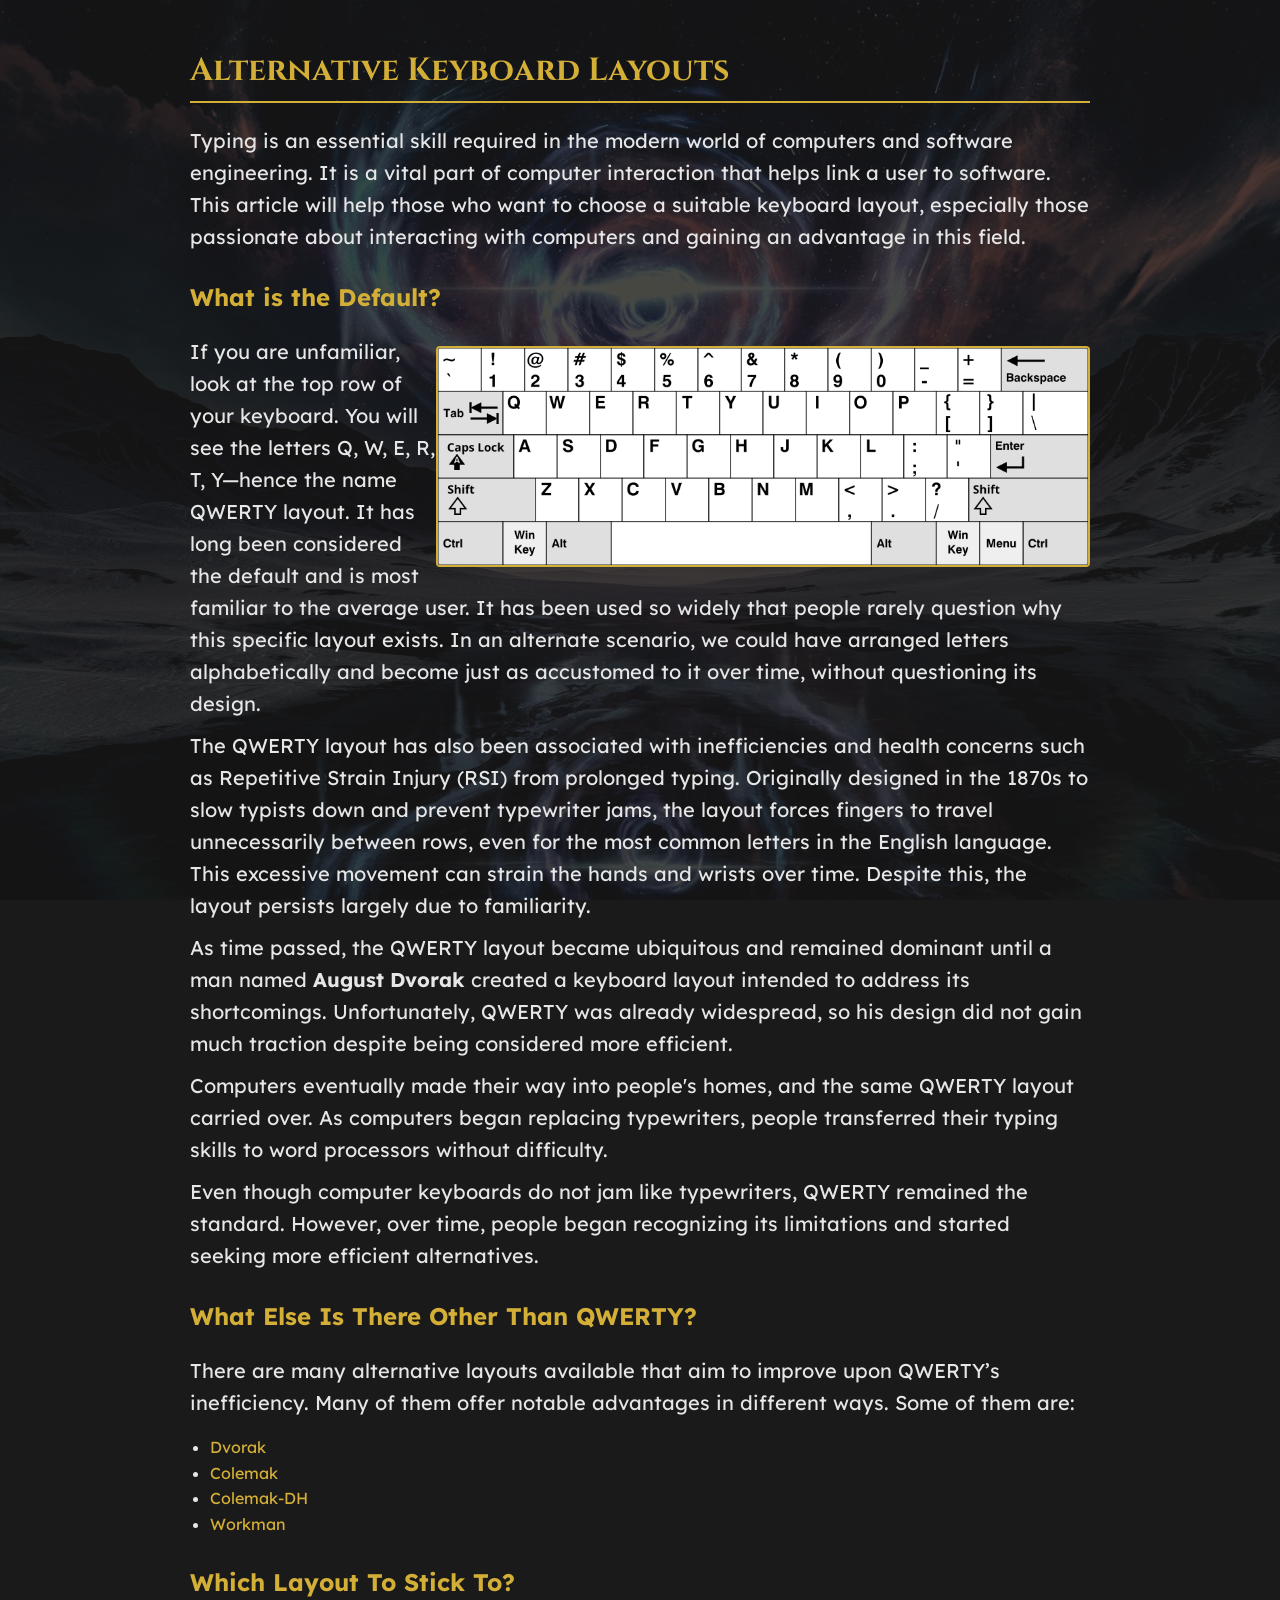
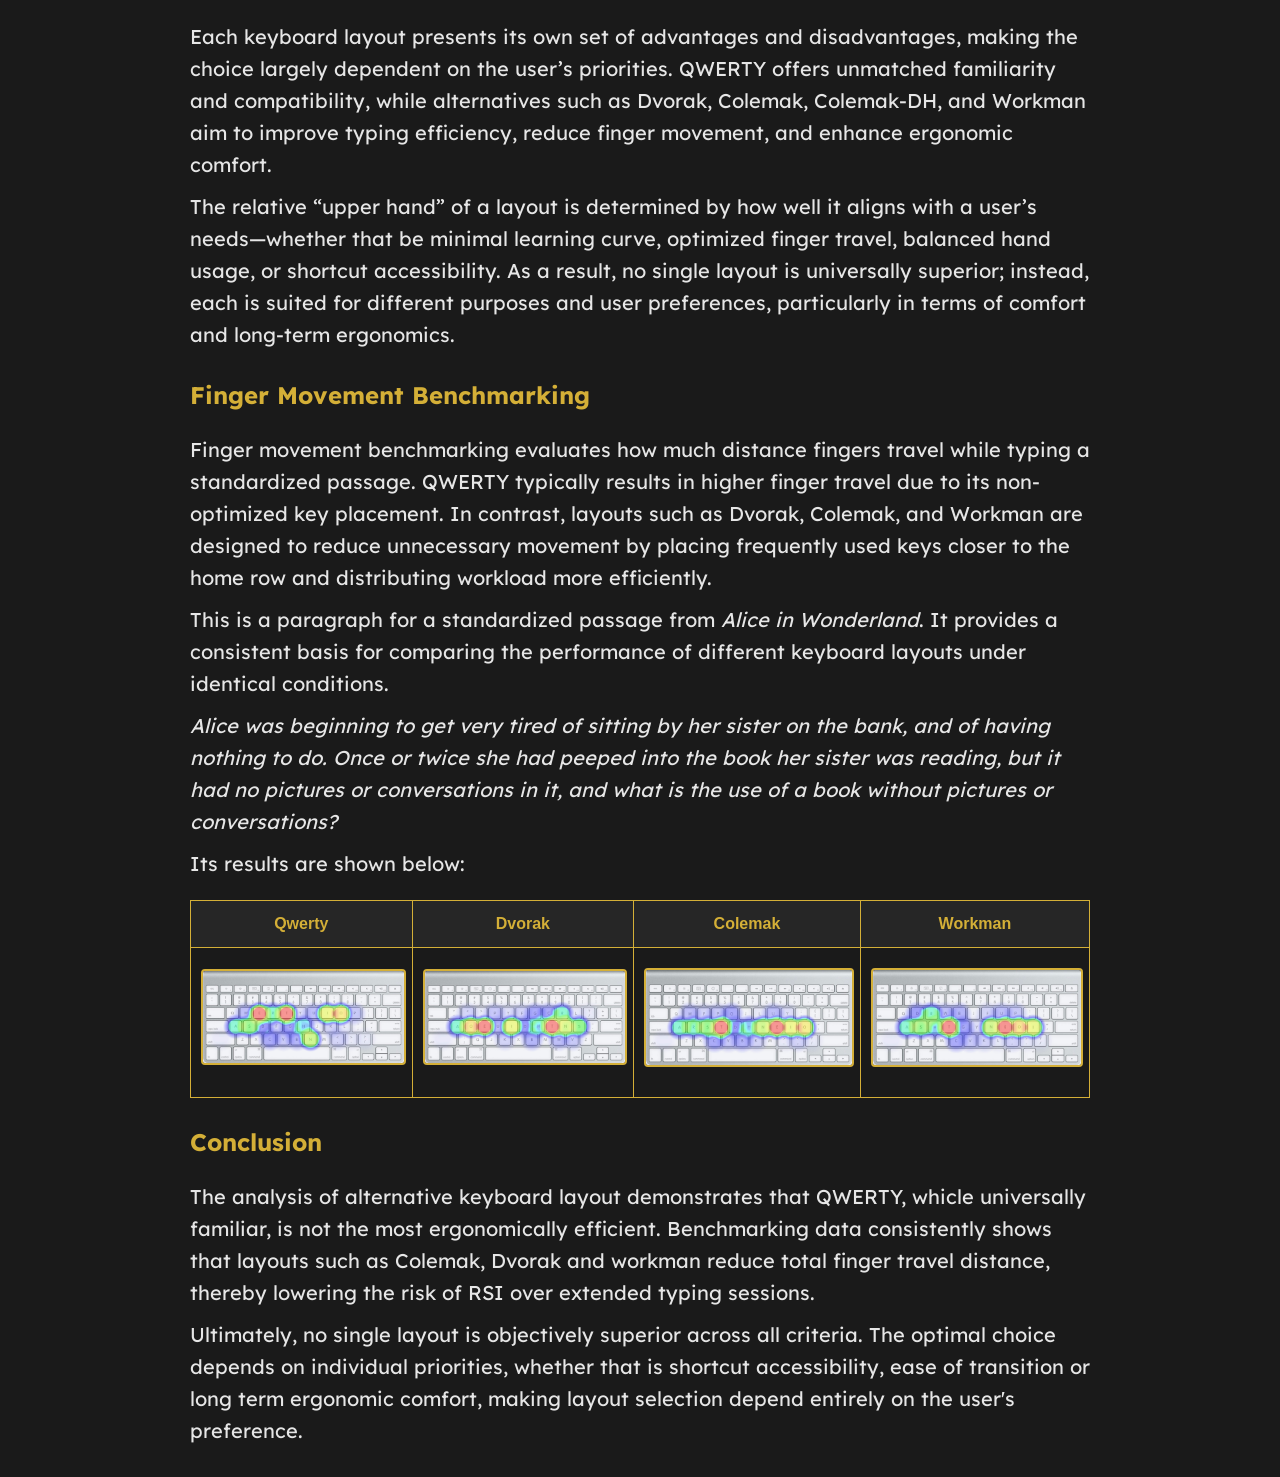
==== index.html @ 5ea644da "Released finished website" ====
<!DOCTYPE html>
<html lang="en">
    <head>
        <meta charset="UTF-8">
        <meta name="viewport" content="width=device-width, initial-scale=1">
        <title>Alternative Keyboard Layouts</title>
        <link href="css/style.css" rel="stylesheet">
    </head>
    <body>
        <h1>Alternative Keyboard Layouts</h1>
        <p>Typing is an essential skill required in the modern world of computers and software engineering. It is a vital part of computer interaction that helps link a user to software. This article will help those who want to choose a suitable keyboard layout, especially those passionate about interacting with computers and gaining an advantage in this field.</p>

        <h2>What is the Default?</h2>
        <img src="./img/qwerty.png" alt="qwerty-layout" align=right width=650>
        <p>If you are unfamiliar, look at the top row of your keyboard. You will see the letters Q, W, E, R, T, Y—hence the name QWERTY layout. It has long been considered the default and is most familiar to the average user. It has been used so widely that people rarely question why this specific layout exists. In an alternate scenario, we could have arranged letters alphabetically and become just as accustomed to it over time, without questioning its design.</p> 

        <p>The QWERTY layout has also been associated with inefficiencies and health concerns such as Repetitive Strain Injury (RSI) from prolonged typing. Originally designed in the 1870s to slow typists down and prevent typewriter jams, the layout forces fingers to travel unnecessarily between rows, even for the most common letters in the English language. This excessive movement can strain the hands and wrists over time. Despite this, the layout persists largely due to familiarity.</p>

        <p>As time passed, the QWERTY layout became ubiquitous and remained dominant until a man named <b>August Dvorak</b> created a keyboard layout intended to address its shortcomings. Unfortunately, QWERTY was already widespread, so his design did not gain much traction despite being considered more efficient.</p>

        <p>Computers eventually made their way into people's homes, and the same QWERTY layout carried over. As computers began replacing typewriters, people transferred their typing skills to word processors without difficulty.</p>

        <p>Even though computer keyboards do not jam like typewriters, QWERTY remained the standard. However, over time, people began recognizing its limitations and started seeking more efficient alternatives.</p>

        <h2>What Else Is There Other Than QWERTY?</h2>
        <p>There are many alternative layouts available that aim to improve upon QWERTY’s inefficiency. Many of them offer notable advantages in different ways. Some of them are:</p>

        <ul>
            <li><a href="./dvorak.html">Dvorak</a></li>
            <li><a href="./colemak.html">Colemak</a></li>
            <li><a href="./colemak-dh.html">Colemak-DH</a></li>
            <li><a href="./workman.html">Workman</a></li>
        </ul>

        <h2>Which Layout To Stick To?</h2>
        <p>Each keyboard layout presents its own set of advantages and disadvantages, making the choice largely dependent on the user’s priorities. QWERTY offers unmatched familiarity and compatibility, while alternatives such as Dvorak, Colemak, Colemak-DH, and Workman aim to improve typing efficiency, reduce finger movement, and enhance ergonomic comfort.</p>

        <p>The relative “upper hand” of a layout is determined by how well it aligns with a user’s needs—whether that be minimal learning curve, optimized finger travel, balanced hand usage, or shortcut accessibility. As a result, no single layout is universally superior; instead, each is suited for different purposes and user preferences, particularly in terms of comfort and long-term ergonomics.</p>

        <h2>Finger Movement Benchmarking</h2>
        <p>Finger movement benchmarking evaluates how much distance fingers travel while typing a standardized passage. QWERTY typically results in higher finger travel due to its non-optimized key placement. In contrast, layouts such as Dvorak, Colemak, and Workman are designed to reduce unnecessary movement by placing frequently used keys closer to the home row and distributing workload more efficiently.</p>

        <p>This is a paragraph for a standardized passage from <i>Alice in Wonderland</i>. It provides a consistent basis for comparing the performance of different keyboard layouts under identical conditions.</p> 
        
        <p><i>Alice was beginning to get very tired of sitting by her sister on the bank, and of having nothing to do. Once or twice she had peeped into the book her sister was reading, but it had no pictures or conversations in it, and what is the use of a book without pictures or conversations?</i></p>

        <p>Its results are shown below:</p>

        <div>
            <table>
                <tr>
                    <th>Qwerty</th>
                    <th>Dvorak</th>
                    <th>Colemak</th>
                    <th>Workman</th>
                </tr>
                <tr>
                    <td><img src="./img/qwerty-heatmap.jpg" alt="qwerty-heatmap" align=center width=300></td>
                    <td><img src="./img/dvorak-heatmap.jpg" alt="dvorak-heatmap" align=center width=300></td>
                    <td><img src="./img/colemak-heatmap.jpg" alt="colemak-heatmap" align=center width=300></td>
                    <td><img src="./img/workman-heatmap.jpg" alt="workman-heatmap" align=center width=300></td>
                </tr>
            </table>
        </div>

        <h2>Conclusion</h2>
        <p>The analysis of alternative keyboard layout demonstrates that QWERTY, whicle universally familiar, is not the most ergonomically efficient. Benchmarking data consistently shows that layouts such as Colemak, Dvorak and workman reduce total finger travel distance, thereby lowering the risk of RSI over extended typing sessions.</p>
        <p>Ultimately, no single layout is objectively superior across all criteria. The optimal choice depends on individual priorities, whether that is shortcut accessibility, ease of transition or long term ergonomic comfort, making layout selection depend entirely on the user's preference.</p>

    </body>
</html>
---- css/style.css ----
@import url('https://fonts.googleapis.com/css2?family=Cinzel:wght@400..900&display=swap');
@import url('https://fonts.googleapis.com/css2?family=Lexend+Deca:wght@100..900&display=swap');

body {
    background-color: #1a1a1a;
    color: #e6e6e6;
    font-family: Arial, Helvetica, sans-serif;
    line-height: 1.6;
    margin: 0 auto;
    max-width: 900px;
    padding: 20px;
    position: relative;
    z-index: 1; 
}

body::before {
    content: "";
    position: fixed; 
    top: 0;
    left: 0;
    width: 100%; 
    height: 100%;
    background: url("../img/background.jpg") no-repeat center center / cover;
    opacity: 0.2; 
    z-index: -1; 
}

h1 {
    font-family: "Cinzel";
    color: #d4af37; 
    margin-top: 25px;

}

h2, h3 {
    font-family: "Lexend Deca";
    color: #d4af37; 
    margin-top: 25px;
}

p {
    font-family: "Lexend Deca";
    font-size: 20px;
    margin: 10px 0;
}

a {
    color: #d4af37;
    text-decoration: none;
}

a:hover {
    text-decoration: underline;
}

img {
    display: block;
    margin: 10px 0 20px;
    max-width: 100%;
    border: 2px solid #d4af37;
    border-radius: 4px;
}

table {
    width: 100%;
    border-collapse: collapse;
    margin: 20px 0;
    background-color: #1a1a1a;
}

th, td {
    border: 1px solid #d4af37;
    padding: 10px;
    text-align: center;
}

th {
    background-color: #262626;
    color: #d4af37;
}

code {
    background-color: #1f1f1f;
    color: #d4af37;
    padding: 2px 5px;
    border-radius: 3px;
}

ul {
    font-family: "Lexend Deca";
    font-size: 16px;
    padding-left: 20px;
}

h1 {
    border-bottom: 2px solid #d4af37;
    padding-bottom: 5px;
}
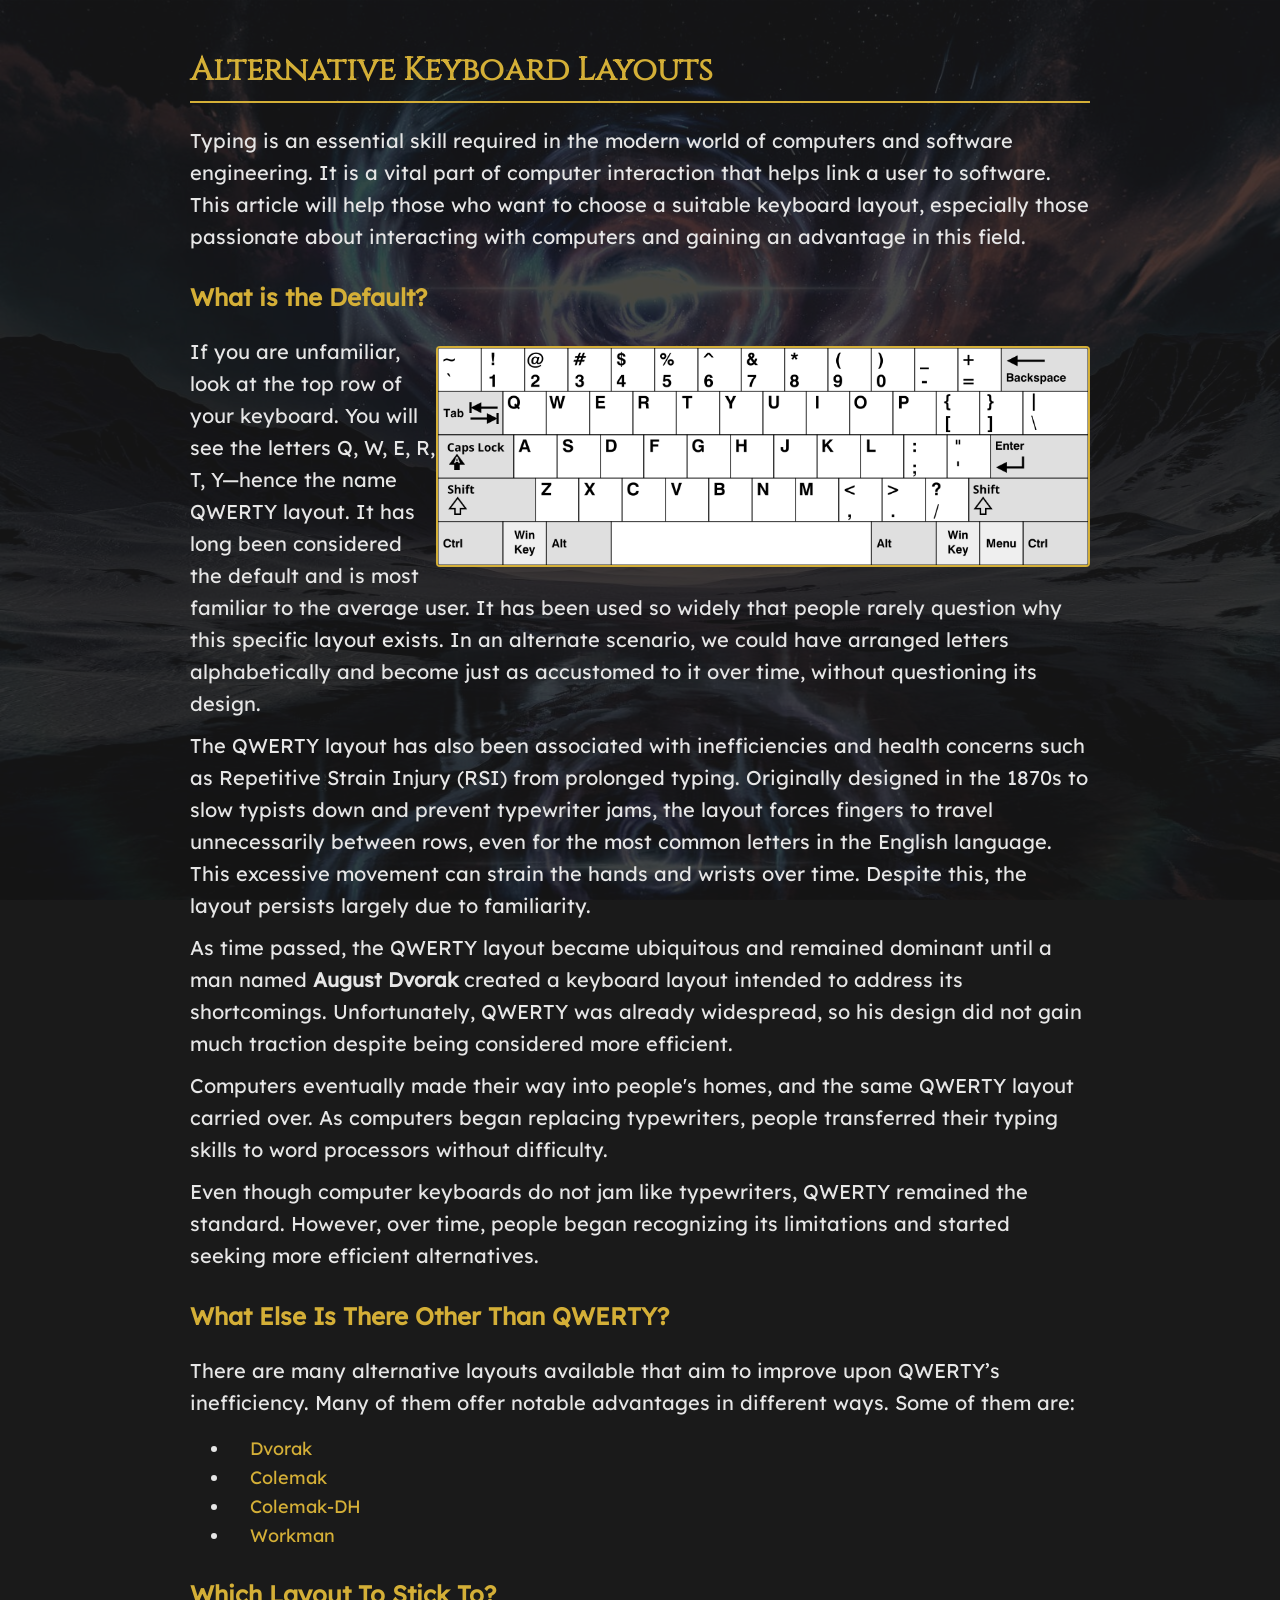
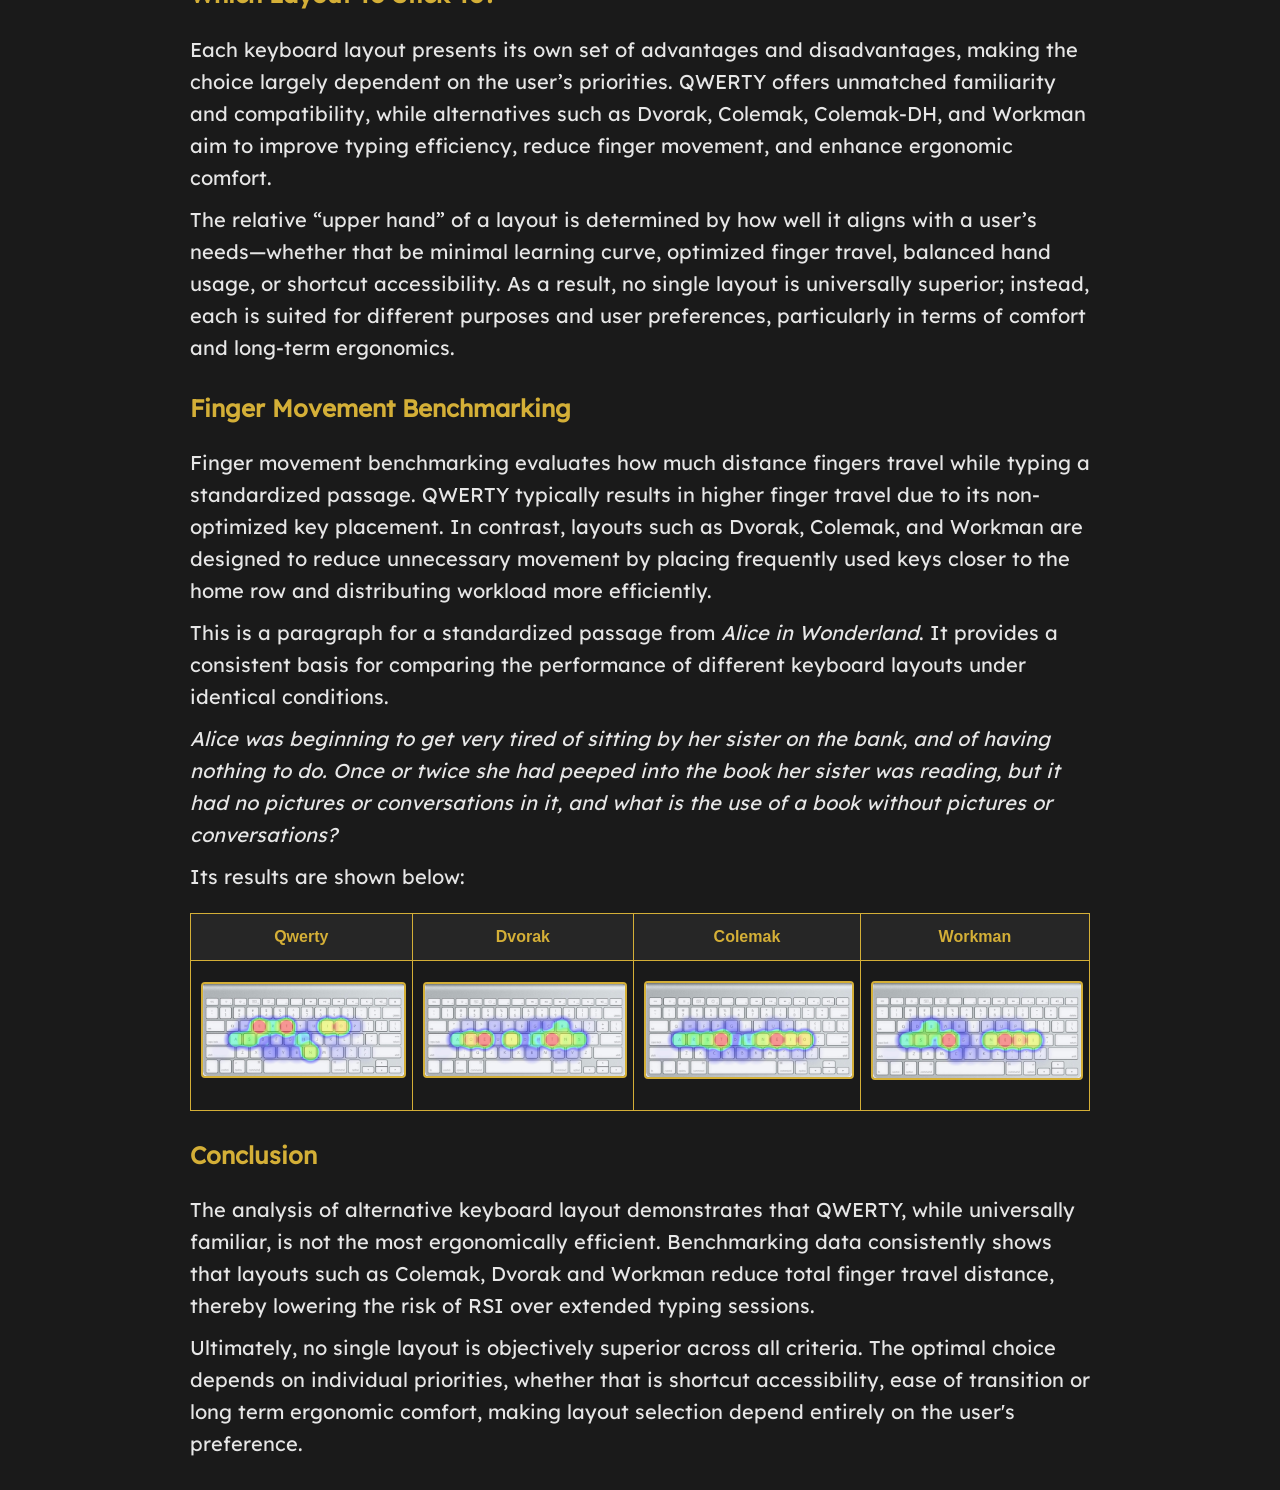
==== commit bcc6e0a4: "updated site to run offline" ====
--- a/index.html
+++ b/index.html
@@ -64,7 +64,7 @@
         </div>
 
         <h2>Conclusion</h2>
-        <p>The analysis of alternative keyboard layout demonstrates that QWERTY, whicle universally familiar, is not the most ergonomically efficient. Benchmarking data consistently shows that layouts such as Colemak, Dvorak and workman reduce total finger travel distance, thereby lowering the risk of RSI over extended typing sessions.</p>
+        <p>The analysis of alternative keyboard layout demonstrates that QWERTY, while universally familiar, is not the most ergonomically efficient. Benchmarking data consistently shows that layouts such as Colemak, Dvorak and Workman reduce total finger travel distance, thereby lowering the risk of RSI over extended typing sessions.</p>
         <p>Ultimately, no single layout is objectively superior across all criteria. The optimal choice depends on individual priorities, whether that is shortcut accessibility, ease of transition or long term ergonomic comfort, making layout selection depend entirely on the user's preference.</p>
 
     </body>
--- a/css/style.css
+++ b/css/style.css
@@ -1,5 +1,15 @@
-@import url('https://fonts.googleapis.com/css2?family=Cinzel:wght@400..900&display=swap');
-@import url('https://fonts.googleapis.com/css2?family=Lexend+Deca:wght@100..900&display=swap');
+@font-face {
+    font-family: "Cinzel";
+    src: url("../fonts/Cinzel-VariableFont_wght.ttf") format("truetype");
+    font-weight: normal;
+    font-style: normal;
+}
+@font-face {
+    font-family: "Lexend Deca";
+    src: url("../fonts/LexendDeca-VariableFont_wght.ttf") format("truetype");
+    font-weight: normal; 
+    font-style: normal;
+}
 
 body {
     background-color: #1a1a1a;
@@ -29,7 +39,8 @@
     font-family: "Cinzel";
     color: #d4af37; 
     margin-top: 25px;
-
+    border-bottom: 2px solid #d4af37;
+    padding-bottom: 5px;
 }
 
 h2, h3 {
@@ -86,13 +97,9 @@
     border-radius: 3px;
 }
 
-ul {
+ul li {
     font-family: "Lexend Deca";
-    font-size: 16px;
+    font-size: 18px;
     padding-left: 20px;
 }
 
-h1 {
-    border-bottom: 2px solid #d4af37;
-    padding-bottom: 5px;
-}
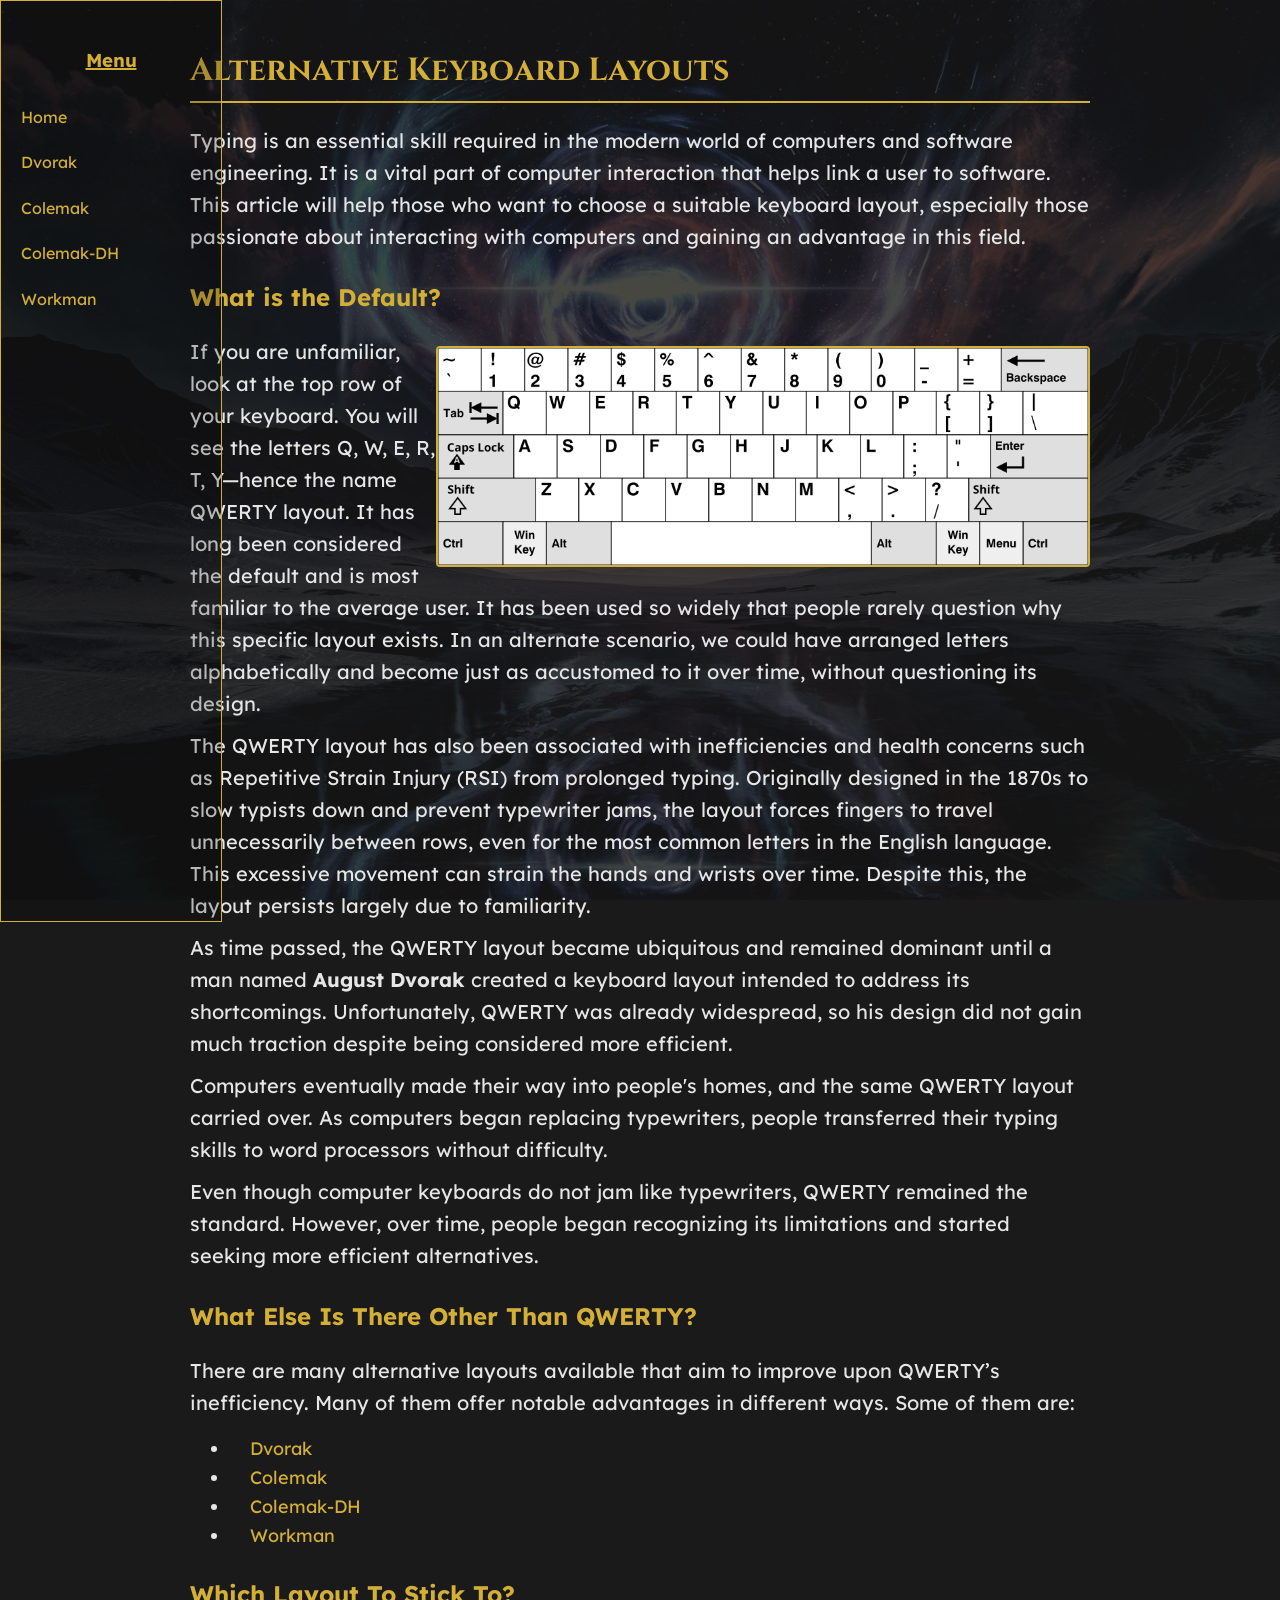
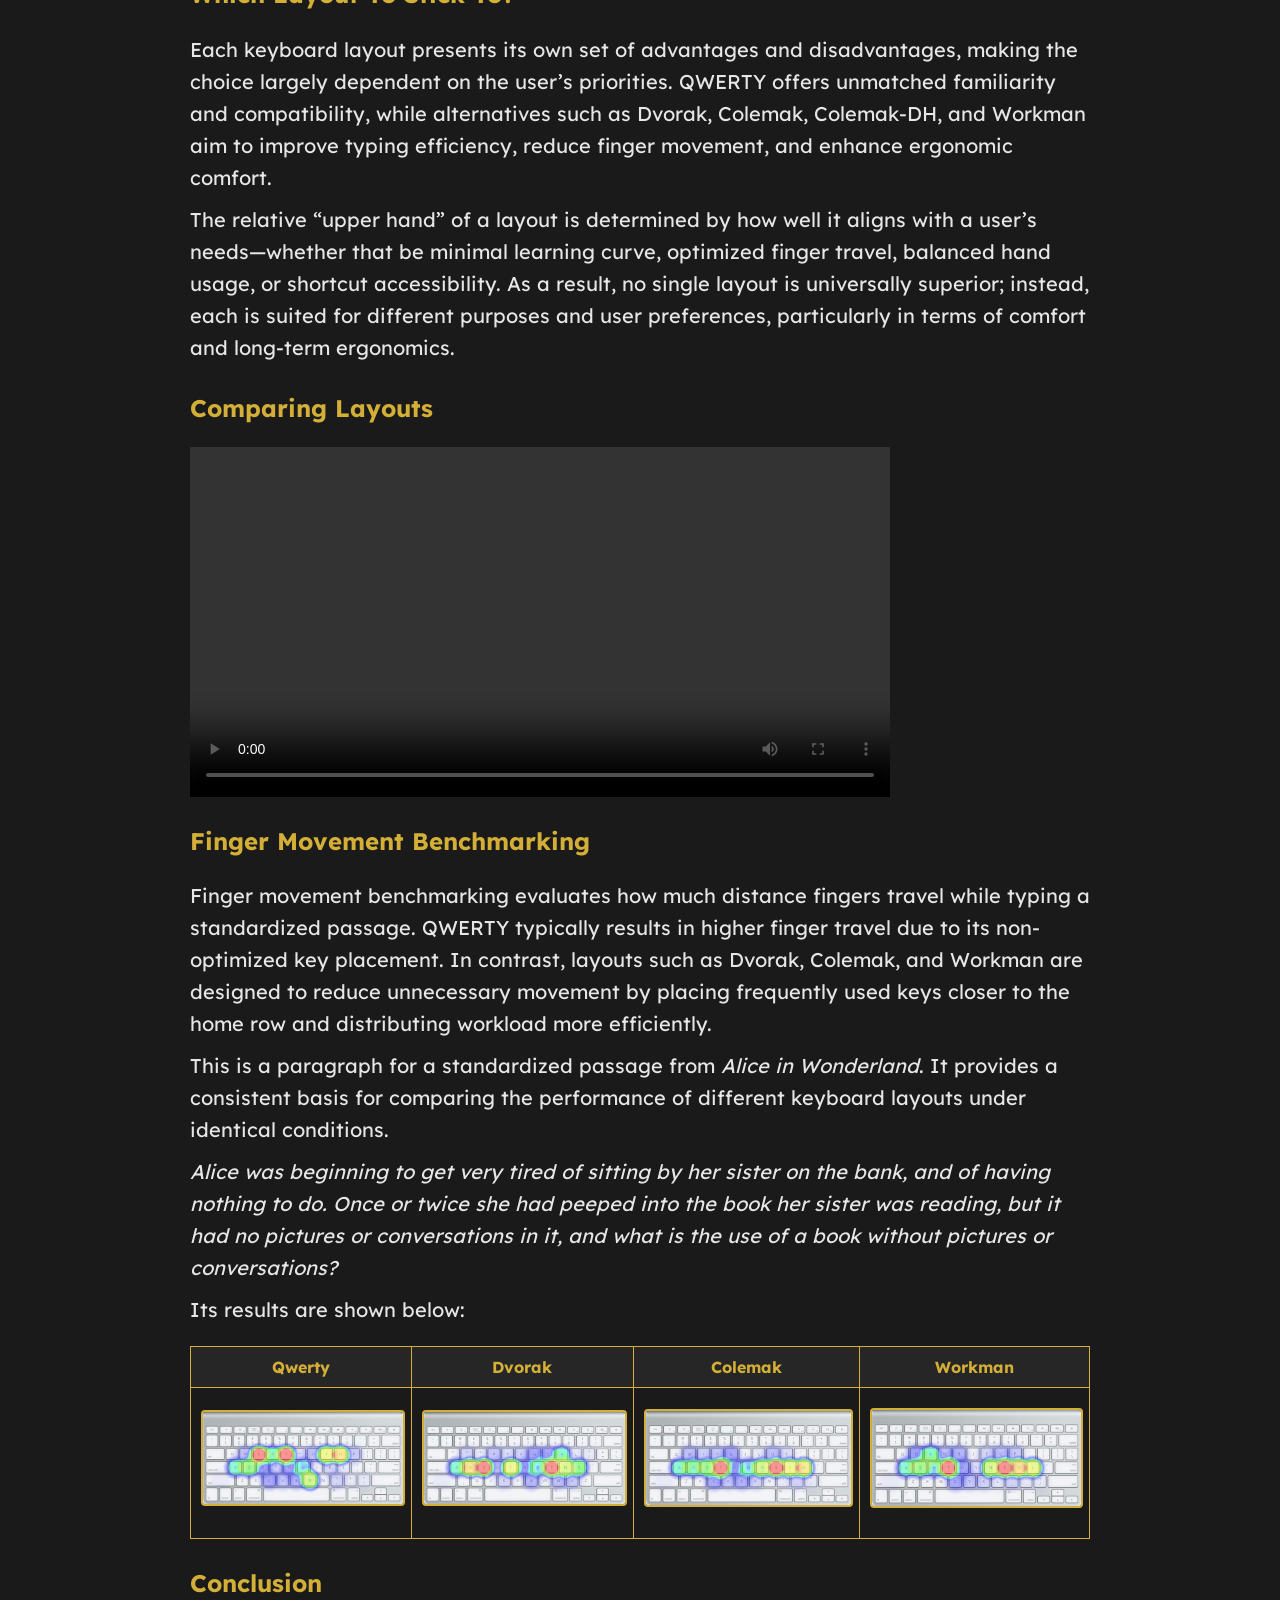
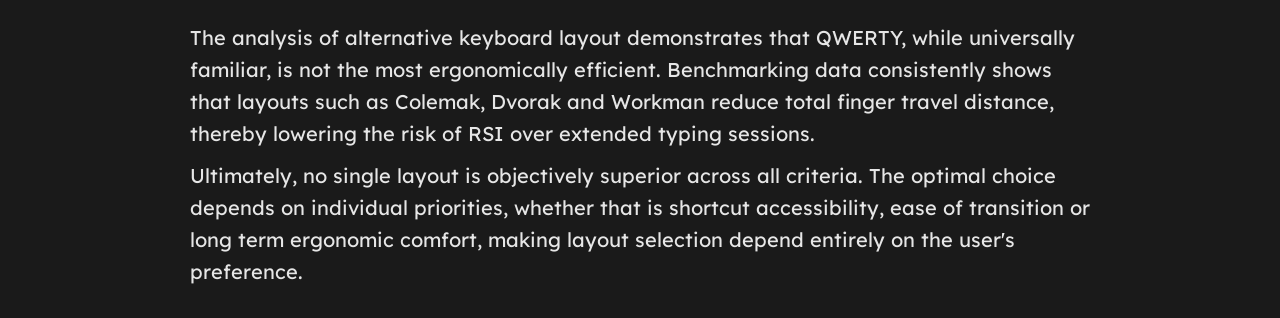
==== commit b0251ff2: "updated files to include sidebar and video" ====
--- a/index.html
+++ b/index.html
@@ -1,12 +1,18 @@
-<!DOCTYPE html>
-<html lang="en">
+<html>
     <head>
-        <meta charset="UTF-8">
-        <meta name="viewport" content="width=device-width, initial-scale=1">
         <title>Alternative Keyboard Layouts</title>
         <link href="css/style.css" rel="stylesheet">
     </head>
     <body>
+        <div class="sidebar">
+            <h3 align="center">Menu</h3>
+            <a href="./index.html">Home</a>
+            <a href="./dvorak.html">Dvorak</a>
+            <a href="./colemak.html">Colemak</a>
+        <a href="./colemak-dh.html">Colemak-DH</a>
+        <a href="./workman.html">Workman</a>
+        </div>
+
         <h1>Alternative Keyboard Layouts</h1>
         <p>Typing is an essential skill required in the modern world of computers and software engineering. It is a vital part of computer interaction that helps link a user to software. This article will help those who want to choose a suitable keyboard layout, especially those passionate about interacting with computers and gaining an advantage in this field.</p>
 
@@ -36,6 +42,11 @@
         <p>Each keyboard layout presents its own set of advantages and disadvantages, making the choice largely dependent on the user’s priorities. QWERTY offers unmatched familiarity and compatibility, while alternatives such as Dvorak, Colemak, Colemak-DH, and Workman aim to improve typing efficiency, reduce finger movement, and enhance ergonomic comfort.</p>
 
         <p>The relative “upper hand” of a layout is determined by how well it aligns with a user’s needs—whether that be minimal learning curve, optimized finger travel, balanced hand usage, or shortcut accessibility. As a result, no single layout is universally superior; instead, each is suited for different purposes and user preferences, particularly in terms of comfort and long-term ergonomics.</p>
+
+        <h2>Comparing Layouts</h2>
+        <video width="" height="350" controls>
+            <source src="./img/movie.mp4" type="video/mp4">
+        </video>
 
         <h2>Finger Movement Benchmarking</h2>
         <p>Finger movement benchmarking evaluates how much distance fingers travel while typing a standardized passage. QWERTY typically results in higher finger travel due to its non-optimized key placement. In contrast, layouts such as Dvorak, Colemak, and Workman are designed to reduce unnecessary movement by placing frequently used keys closer to the home row and distributing workload more efficiently.</p>
--- a/css/style.css
+++ b/css/style.css
@@ -1,56 +1,50 @@
 @font-face {
     font-family: "Cinzel";
     src: url("../fonts/Cinzel-VariableFont_wght.ttf") format("truetype");
-    font-weight: normal;
-    font-style: normal;
 }
+
 @font-face {
     font-family: "Lexend Deca";
     src: url("../fonts/LexendDeca-VariableFont_wght.ttf") format("truetype");
-    font-weight: normal; 
-    font-style: normal;
 }
 
 body {
     background-color: #1a1a1a;
     color: #e6e6e6;
-    font-family: Arial, Helvetica, sans-serif;
+    font-family: "Lexend Deca";
     line-height: 1.6;
     margin: 0 auto;
+    margin-left: 240 px;
     max-width: 900px;
     padding: 20px;
     position: relative;
-    z-index: 1; 
+    z-index: 1;
 }
 
 body::before {
     content: "";
-    position: fixed; 
-    top: 0;
-    left: 0;
-    width: 100%; 
-    height: 100%;
-    background: url("../img/background.jpg") no-repeat center center / cover;
-    opacity: 0.2; 
-    z-index: -1; 
+    position: fixed;
+    inset: 0;
+    background: url("../img/background.jpg") center / cover no-repeat;
+    opacity: 0.2;
+    z-index: -1;
 }
 
 h1 {
     font-family: "Cinzel";
-    color: #d4af37; 
+    color: #d4af37;
     margin-top: 25px;
     border-bottom: 2px solid #d4af37;
     padding-bottom: 5px;
 }
 
-h2, h3 {
-    font-family: "Lexend Deca";
-    color: #d4af37; 
+h2,
+h3 {
+    color: #d4af37;
     margin-top: 25px;
 }
 
 p {
-    font-family: "Lexend Deca";
     font-size: 20px;
     margin: 10px 0;
 }
@@ -79,7 +73,8 @@
     background-color: #1a1a1a;
 }
 
-th, td {
+th,
+td {
     border: 1px solid #d4af37;
     padding: 10px;
     text-align: center;
@@ -98,8 +93,30 @@
 }
 
 ul li {
-    font-family: "Lexend Deca";
     font-size: 18px;
     padding-left: 20px;
 }
 
+.sidebar {
+    position: fixed;
+    top: 0; 
+    left: 0; 
+    width: 220px;
+    height: 100vh;
+    background: rgba(0,0,0, 0.2);
+    padding-top: 20px;
+    border: 1px solid #d4af37;
+    display: flex;
+    flex-direction: column;
+    z-index: 10; 
+}
+
+.sidebar a {
+    padding: 10px 20px; 
+}
+
+.sidebar h3 {
+    text-decoration: underline;
+    text-decoration-color: #d4af37;
+    text-decoration-thickness: 2px;
+}
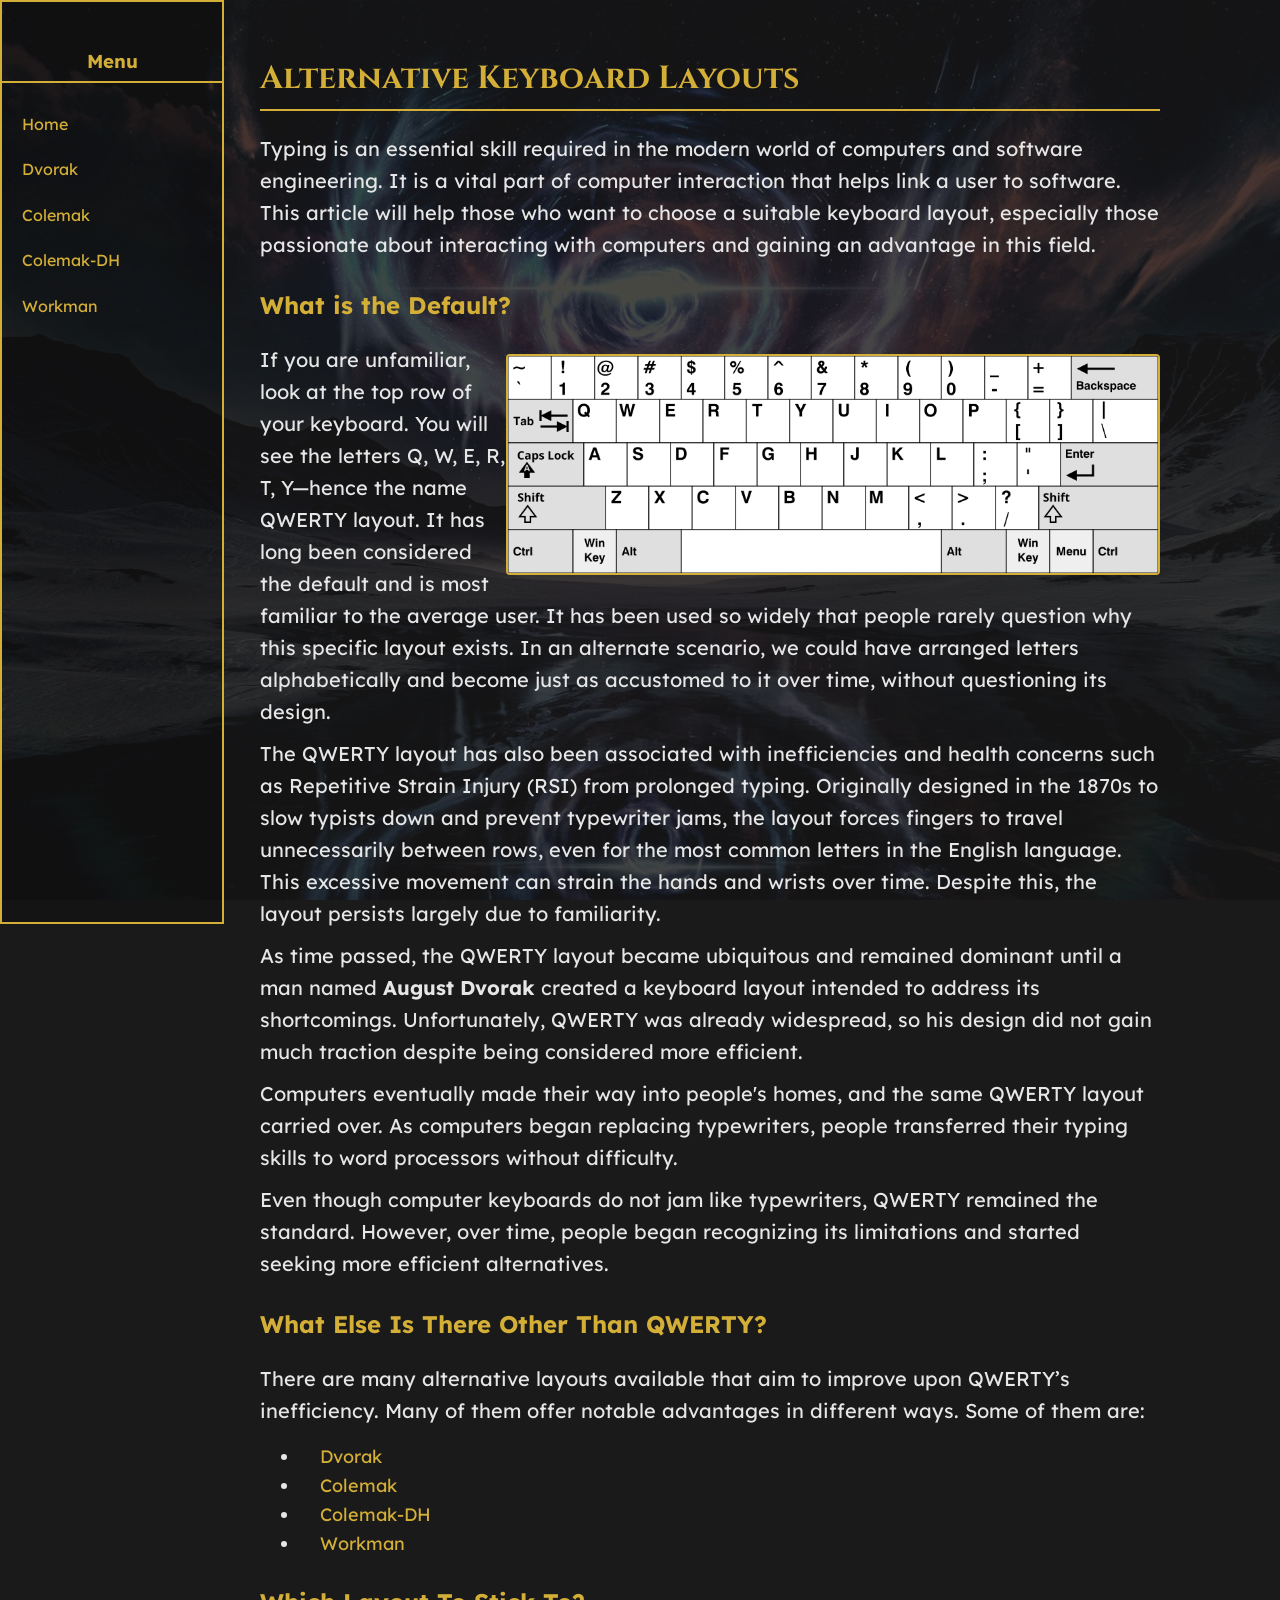
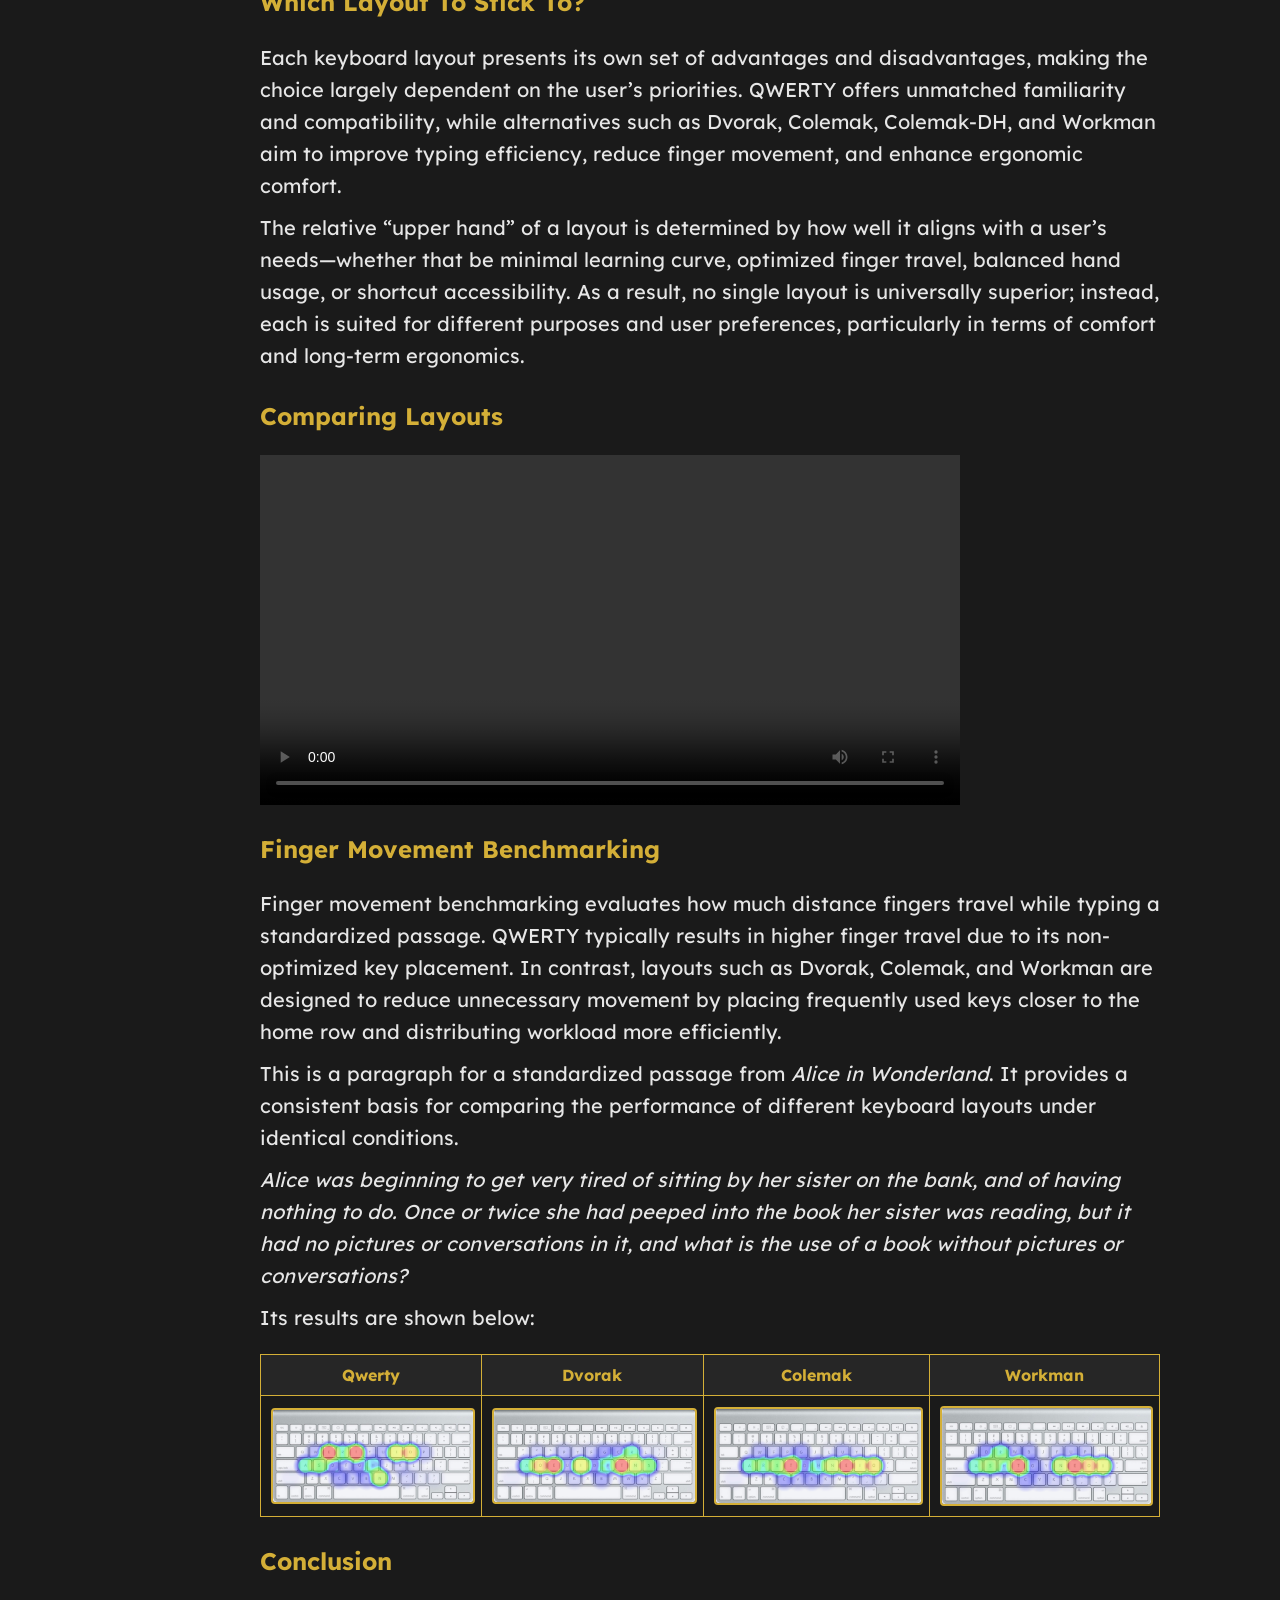
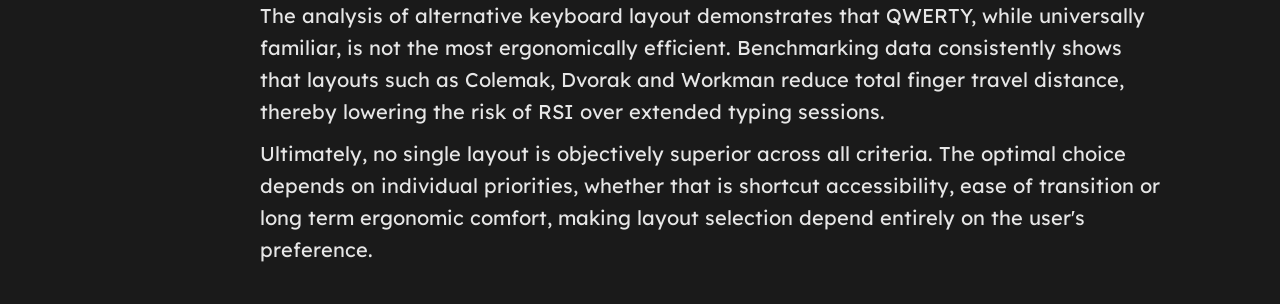
==== commit 8d073024: "reduced css used" ====
--- a/index.html
+++ b/index.html
@@ -9,74 +9,75 @@
             <a href="./index.html">Home</a>
             <a href="./dvorak.html">Dvorak</a>
             <a href="./colemak.html">Colemak</a>
-        <a href="./colemak-dh.html">Colemak-DH</a>
-        <a href="./workman.html">Workman</a>
+            <a href="./colemak-dh.html">Colemak-DH</a>
+            <a href="./workman.html">Workman</a>
         </div>
 
-        <h1>Alternative Keyboard Layouts</h1>
-        <p>Typing is an essential skill required in the modern world of computers and software engineering. It is a vital part of computer interaction that helps link a user to software. This article will help those who want to choose a suitable keyboard layout, especially those passionate about interacting with computers and gaining an advantage in this field.</p>
+        <div>
+            <h1>Alternative Keyboard Layouts</h1>
+            <p>Typing is an essential skill required in the modern world of computers and software engineering. It is a vital part of computer interaction that helps link a user to software. This article will help those who want to choose a suitable keyboard layout, especially those passionate about interacting with computers and gaining an advantage in this field.</p>
 
-        <h2>What is the Default?</h2>
-        <img src="./img/qwerty.png" alt="qwerty-layout" align=right width=650>
-        <p>If you are unfamiliar, look at the top row of your keyboard. You will see the letters Q, W, E, R, T, Y—hence the name QWERTY layout. It has long been considered the default and is most familiar to the average user. It has been used so widely that people rarely question why this specific layout exists. In an alternate scenario, we could have arranged letters alphabetically and become just as accustomed to it over time, without questioning its design.</p> 
+            <h2>What is the Default?</h2>
+            <img src="./img/qwerty.png" alt="qwerty-layout" align=right width=650>
+            <p>If you are unfamiliar, look at the top row of your keyboard. You will see the letters Q, W, E, R, T, Y—hence the name QWERTY layout. It has long been considered the default and is most familiar to the average user. It has been used so widely that people rarely question why this specific layout exists. In an alternate scenario, we could have arranged letters alphabetically and become just as accustomed to it over time, without questioning its design.</p> 
 
-        <p>The QWERTY layout has also been associated with inefficiencies and health concerns such as Repetitive Strain Injury (RSI) from prolonged typing. Originally designed in the 1870s to slow typists down and prevent typewriter jams, the layout forces fingers to travel unnecessarily between rows, even for the most common letters in the English language. This excessive movement can strain the hands and wrists over time. Despite this, the layout persists largely due to familiarity.</p>
+            <p>The QWERTY layout has also been associated with inefficiencies and health concerns such as Repetitive Strain Injury (RSI) from prolonged typing. Originally designed in the 1870s to slow typists down and prevent typewriter jams, the layout forces fingers to travel unnecessarily between rows, even for the most common letters in the English language. This excessive movement can strain the hands and wrists over time. Despite this, the layout persists largely due to familiarity.</p>
 
-        <p>As time passed, the QWERTY layout became ubiquitous and remained dominant until a man named <b>August Dvorak</b> created a keyboard layout intended to address its shortcomings. Unfortunately, QWERTY was already widespread, so his design did not gain much traction despite being considered more efficient.</p>
+            <p>As time passed, the QWERTY layout became ubiquitous and remained dominant until a man named <b>August Dvorak</b> created a keyboard layout intended to address its shortcomings. Unfortunately, QWERTY was already widespread, so his design did not gain much traction despite being considered more efficient.</p>
 
-        <p>Computers eventually made their way into people's homes, and the same QWERTY layout carried over. As computers began replacing typewriters, people transferred their typing skills to word processors without difficulty.</p>
+            <p>Computers eventually made their way into people's homes, and the same QWERTY layout carried over. As computers began replacing typewriters, people transferred their typing skills to word processors without difficulty.</p>
 
-        <p>Even though computer keyboards do not jam like typewriters, QWERTY remained the standard. However, over time, people began recognizing its limitations and started seeking more efficient alternatives.</p>
+            <p>Even though computer keyboards do not jam like typewriters, QWERTY remained the standard. However, over time, people began recognizing its limitations and started seeking more efficient alternatives.</p>
 
-        <h2>What Else Is There Other Than QWERTY?</h2>
-        <p>There are many alternative layouts available that aim to improve upon QWERTY’s inefficiency. Many of them offer notable advantages in different ways. Some of them are:</p>
+            <h2>What Else Is There Other Than QWERTY?</h2>
+            <p>There are many alternative layouts available that aim to improve upon QWERTY’s inefficiency. Many of them offer notable advantages in different ways. Some of them are:</p>
 
-        <ul>
-            <li><a href="./dvorak.html">Dvorak</a></li>
-            <li><a href="./colemak.html">Colemak</a></li>
-            <li><a href="./colemak-dh.html">Colemak-DH</a></li>
-            <li><a href="./workman.html">Workman</a></li>
-        </ul>
+            <ul>
+                <li><a href="./dvorak.html">Dvorak</a></li>
+                <li><a href="./colemak.html">Colemak</a></li>
+                <li><a href="./colemak-dh.html">Colemak-DH</a></li>
+                <li><a href="./workman.html">Workman</a></li>
+            </ul>
 
-        <h2>Which Layout To Stick To?</h2>
-        <p>Each keyboard layout presents its own set of advantages and disadvantages, making the choice largely dependent on the user’s priorities. QWERTY offers unmatched familiarity and compatibility, while alternatives such as Dvorak, Colemak, Colemak-DH, and Workman aim to improve typing efficiency, reduce finger movement, and enhance ergonomic comfort.</p>
+            <h2>Which Layout To Stick To?</h2>
+            <p>Each keyboard layout presents its own set of advantages and disadvantages, making the choice largely dependent on the user’s priorities. QWERTY offers unmatched familiarity and compatibility, while alternatives such as Dvorak, Colemak, Colemak-DH, and Workman aim to improve typing efficiency, reduce finger movement, and enhance ergonomic comfort.</p>
 
-        <p>The relative “upper hand” of a layout is determined by how well it aligns with a user’s needs—whether that be minimal learning curve, optimized finger travel, balanced hand usage, or shortcut accessibility. As a result, no single layout is universally superior; instead, each is suited for different purposes and user preferences, particularly in terms of comfort and long-term ergonomics.</p>
+            <p>The relative “upper hand” of a layout is determined by how well it aligns with a user’s needs—whether that be minimal learning curve, optimized finger travel, balanced hand usage, or shortcut accessibility. As a result, no single layout is universally superior; instead, each is suited for different purposes and user preferences, particularly in terms of comfort and long-term ergonomics.</p>
 
-        <h2>Comparing Layouts</h2>
-        <video width="" height="350" controls>
-            <source src="./img/movie.mp4" type="video/mp4">
-        </video>
+            <h2>Comparing Layouts</h2>
+            <video height="350" controls>
+                <source src="./img/movie.mp4" type="video/mp4">
+            </video>
 
-        <h2>Finger Movement Benchmarking</h2>
-        <p>Finger movement benchmarking evaluates how much distance fingers travel while typing a standardized passage. QWERTY typically results in higher finger travel due to its non-optimized key placement. In contrast, layouts such as Dvorak, Colemak, and Workman are designed to reduce unnecessary movement by placing frequently used keys closer to the home row and distributing workload more efficiently.</p>
+            <h2>Finger Movement Benchmarking</h2>
+            <p>Finger movement benchmarking evaluates how much distance fingers travel while typing a standardized passage. QWERTY typically results in higher finger travel due to its non-optimized key placement. In contrast, layouts such as Dvorak, Colemak, and Workman are designed to reduce unnecessary movement by placing frequently used keys closer to the home row and distributing workload more efficiently.</p>
 
-        <p>This is a paragraph for a standardized passage from <i>Alice in Wonderland</i>. It provides a consistent basis for comparing the performance of different keyboard layouts under identical conditions.</p> 
+            <p>This is a paragraph for a standardized passage from <i>Alice in Wonderland</i>. It provides a consistent basis for comparing the performance of different keyboard layouts under identical conditions.</p> 
         
-        <p><i>Alice was beginning to get very tired of sitting by her sister on the bank, and of having nothing to do. Once or twice she had peeped into the book her sister was reading, but it had no pictures or conversations in it, and what is the use of a book without pictures or conversations?</i></p>
+            <p><i>Alice was beginning to get very tired of sitting by her sister on the bank, and of having nothing to do. Once or twice she had peeped into the book her sister was reading, but it had no pictures or conversations in it, and what is the use of a book without pictures or conversations?</i></p>
 
-        <p>Its results are shown below:</p>
+            <p>Its results are shown below:</p>
 
-        <div>
-            <table>
-                <tr>
-                    <th>Qwerty</th>
-                    <th>Dvorak</th>
-                    <th>Colemak</th>
-                    <th>Workman</th>
-                </tr>
-                <tr>
-                    <td><img src="./img/qwerty-heatmap.jpg" alt="qwerty-heatmap" align=center width=300></td>
-                    <td><img src="./img/dvorak-heatmap.jpg" alt="dvorak-heatmap" align=center width=300></td>
-                    <td><img src="./img/colemak-heatmap.jpg" alt="colemak-heatmap" align=center width=300></td>
-                    <td><img src="./img/workman-heatmap.jpg" alt="workman-heatmap" align=center width=300></td>
-                </tr>
-            </table>
+            <div>
+                <table>
+                    <tr>
+                        <th>Qwerty</th>
+                        <th>Dvorak</th>
+                        <th>Colemak</th>
+                        <th>Workman</th>
+                    </tr>
+                    <tr>
+                        <td><img src="./img/qwerty-heatmap.jpg" alt="qwerty-heatmap" width=300></td>
+                        <td><img src="./img/dvorak-heatmap.jpg" alt="dvorak-heatmap" width=300></td>
+                        <td><img src="./img/colemak-heatmap.jpg" alt="colemak-heatmap" width=300></td>
+                        <td><img src="./img/workman-heatmap.jpg" alt="workman-heatmap" width=300></td>
+                    </tr>
+                </table>
+            </div>
+
+            <h2>Conclusion</h2>
+            <p>The analysis of alternative keyboard layout demonstrates that QWERTY, while universally familiar, is not the most ergonomically efficient. Benchmarking data consistently shows that layouts such as Colemak, Dvorak and Workman reduce total finger travel distance, thereby lowering the risk of RSI over extended typing sessions.</p>
+            <p>Ultimately, no single layout is objectively superior across all criteria. The optimal choice depends on individual priorities, whether that is shortcut accessibility, ease of transition or long term ergonomic comfort, making layout selection depend entirely on the user's preference.</p>
         </div>
-
-        <h2>Conclusion</h2>
-        <p>The analysis of alternative keyboard layout demonstrates that QWERTY, while universally familiar, is not the most ergonomically efficient. Benchmarking data consistently shows that layouts such as Colemak, Dvorak and Workman reduce total finger travel distance, thereby lowering the risk of RSI over extended typing sessions.</p>
-        <p>Ultimately, no single layout is objectively superior across all criteria. The optimal choice depends on individual priorities, whether that is shortcut accessibility, ease of transition or long term ergonomic comfort, making layout selection depend entirely on the user's preference.</p>
-
     </body>
 </html>
--- a/css/style.css
+++ b/css/style.css
@@ -13,12 +13,9 @@
     color: #e6e6e6;
     font-family: "Lexend Deca";
     line-height: 1.6;
-    margin: 0 auto;
-    margin-left: 240 px;
-    max-width: 900px;
+    margin-left: 240px;
+    margin-right: 100px;
     padding: 20px;
-    position: relative;
-    z-index: 1;
 }
 
 body::before {
@@ -38,8 +35,7 @@
     padding-bottom: 5px;
 }
 
-h2,
-h3 {
+h2, h3 {
     color: #d4af37;
     margin-top: 25px;
 }
@@ -73,11 +69,15 @@
     background-color: #1a1a1a;
 }
 
-th,
-td {
+th, td {
     border: 1px solid #d4af37;
     padding: 10px;
     text-align: center;
+}
+
+td img {
+    display: block;
+    margin: 0 auto;
 }
 
 th {
@@ -99,24 +99,23 @@
 
 .sidebar {
     position: fixed;
-    top: 0; 
-    left: 0; 
+    top: 0;
+    left: 0;
     width: 220px;
     height: 100vh;
-    background: rgba(0,0,0, 0.2);
+    background: rgba(0, 0, 0, 0.2);
     padding-top: 20px;
-    border: 1px solid #d4af37;
+    border: 2px solid #d4af37;
     display: flex;
     flex-direction: column;
-    z-index: 10; 
+    z-index: 10;
 }
 
 .sidebar a {
-    padding: 10px 20px; 
+    padding: 10px 20px;
 }
 
 .sidebar h3 {
-    text-decoration: underline;
-    text-decoration-color: #d4af37;
-    text-decoration-thickness: 2px;
+    border-bottom: 2px solid #d4af37;
+    padding-bottom: 4px;
 }
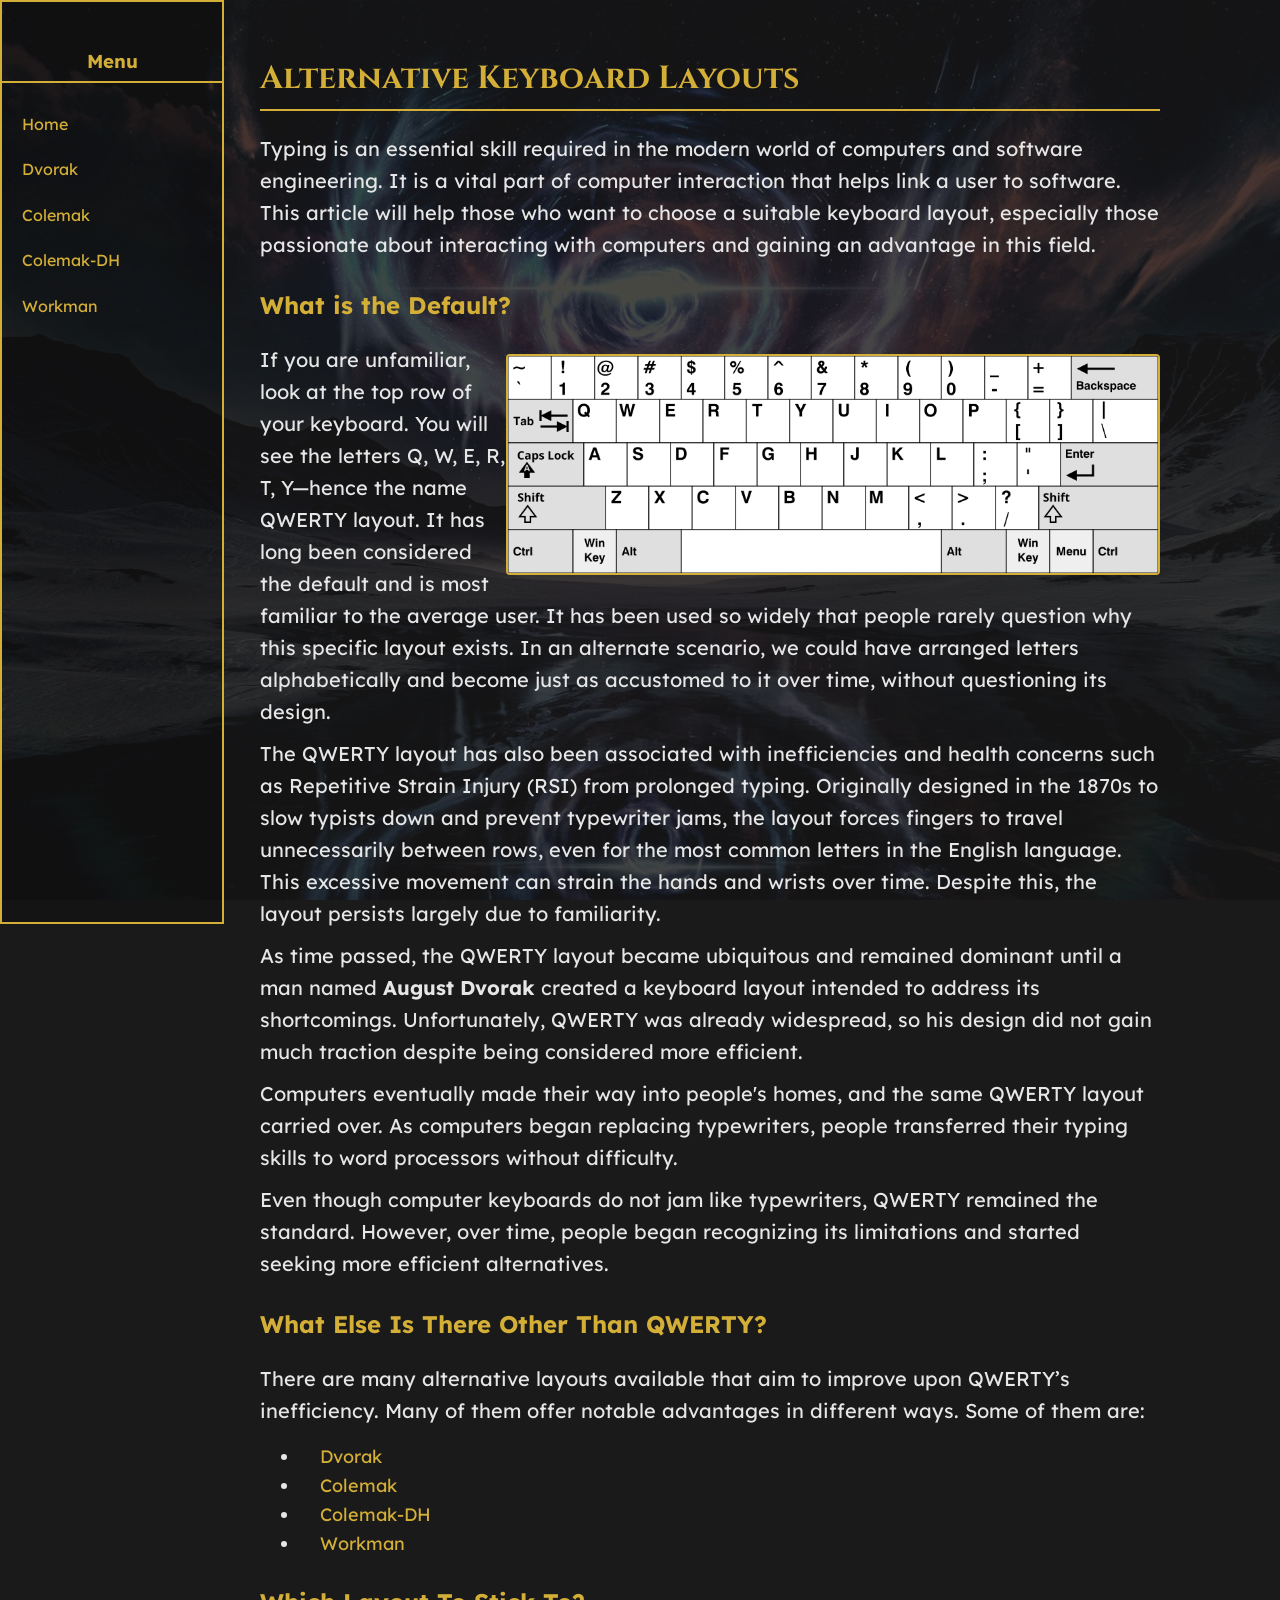
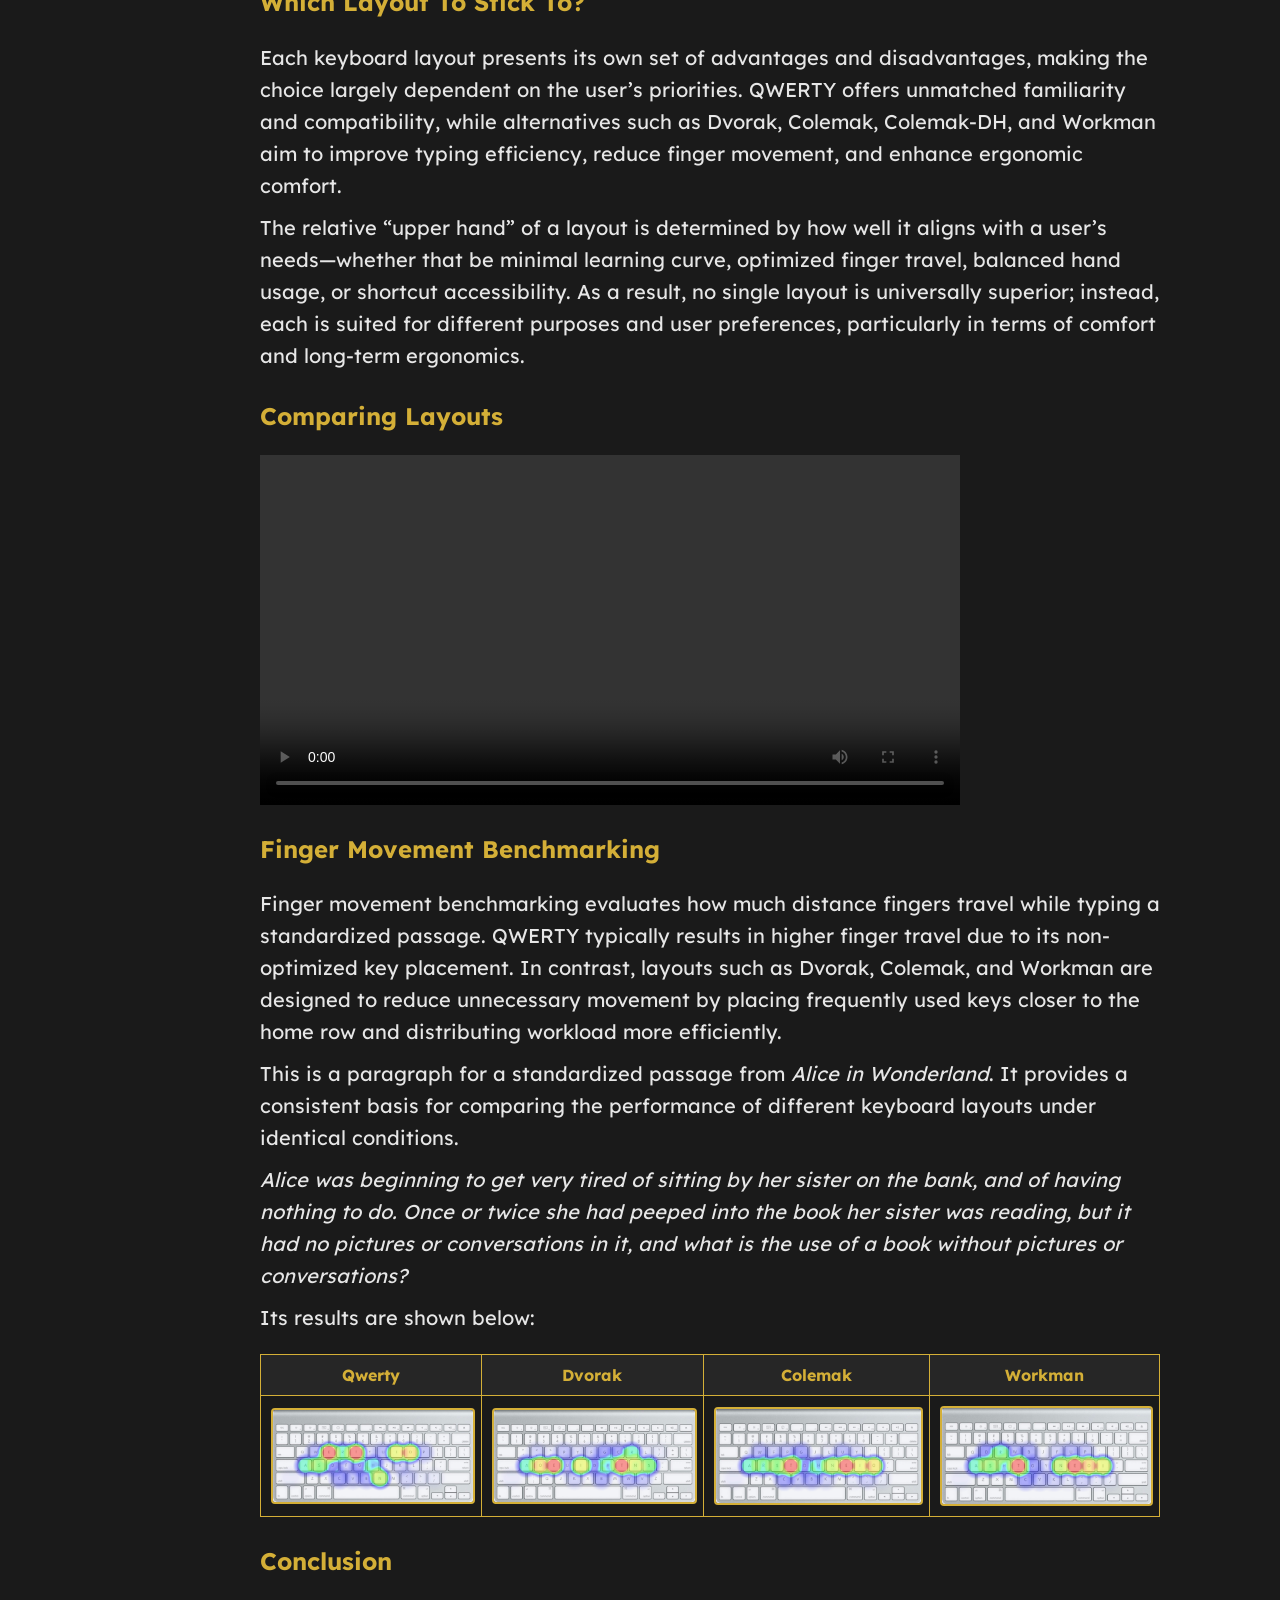
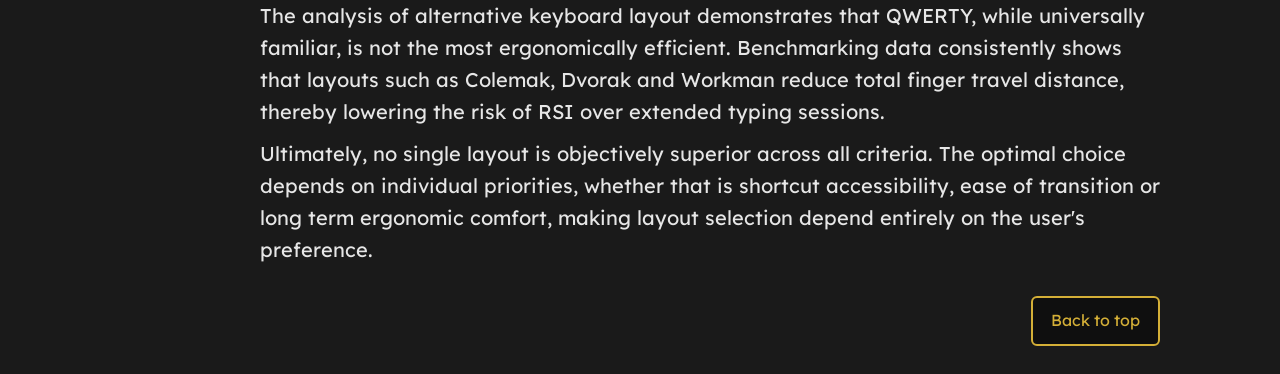
==== commit 25a0f2ab: "added back to top button" ====
--- a/index.html
+++ b/index.html
@@ -79,5 +79,7 @@
             <p>The analysis of alternative keyboard layout demonstrates that QWERTY, while universally familiar, is not the most ergonomically efficient. Benchmarking data consistently shows that layouts such as Colemak, Dvorak and Workman reduce total finger travel distance, thereby lowering the risk of RSI over extended typing sessions.</p>
             <p>Ultimately, no single layout is objectively superior across all criteria. The optimal choice depends on individual priorities, whether that is shortcut accessibility, ease of transition or long term ergonomic comfort, making layout selection depend entirely on the user's preference.</p>
         </div>
+
+        <a href="./index.html" class="top">Back to top</a>
     </body>
 </html>
--- a/css/style.css
+++ b/css/style.css
@@ -119,3 +119,26 @@
     border-bottom: 2px solid #d4af37;
     padding-bottom: 4px;
 }
+
+a.top {
+    display: block;
+    width: fit-content;
+    margin-left: auto;
+    margin-top: 30px;
+    padding: 10px 18px;
+    background: rgba(0, 0, 0, 0.4);
+    color: #d4af37;
+    font-family: "Lexend Deca";
+    font-size: 16px;
+    border: 2px solid #d4af37;
+    border-radius: 6px;
+    text-decoration: none;
+    transition: 0.3s;
+}
+
+a.top:hover {
+    background-color: #d4af37;
+    color: #1a1a1a;
+    text-decoration: none;
+    box-shadow: 0 0 10px rgba(212, 175, 55, 0.6);
+}
